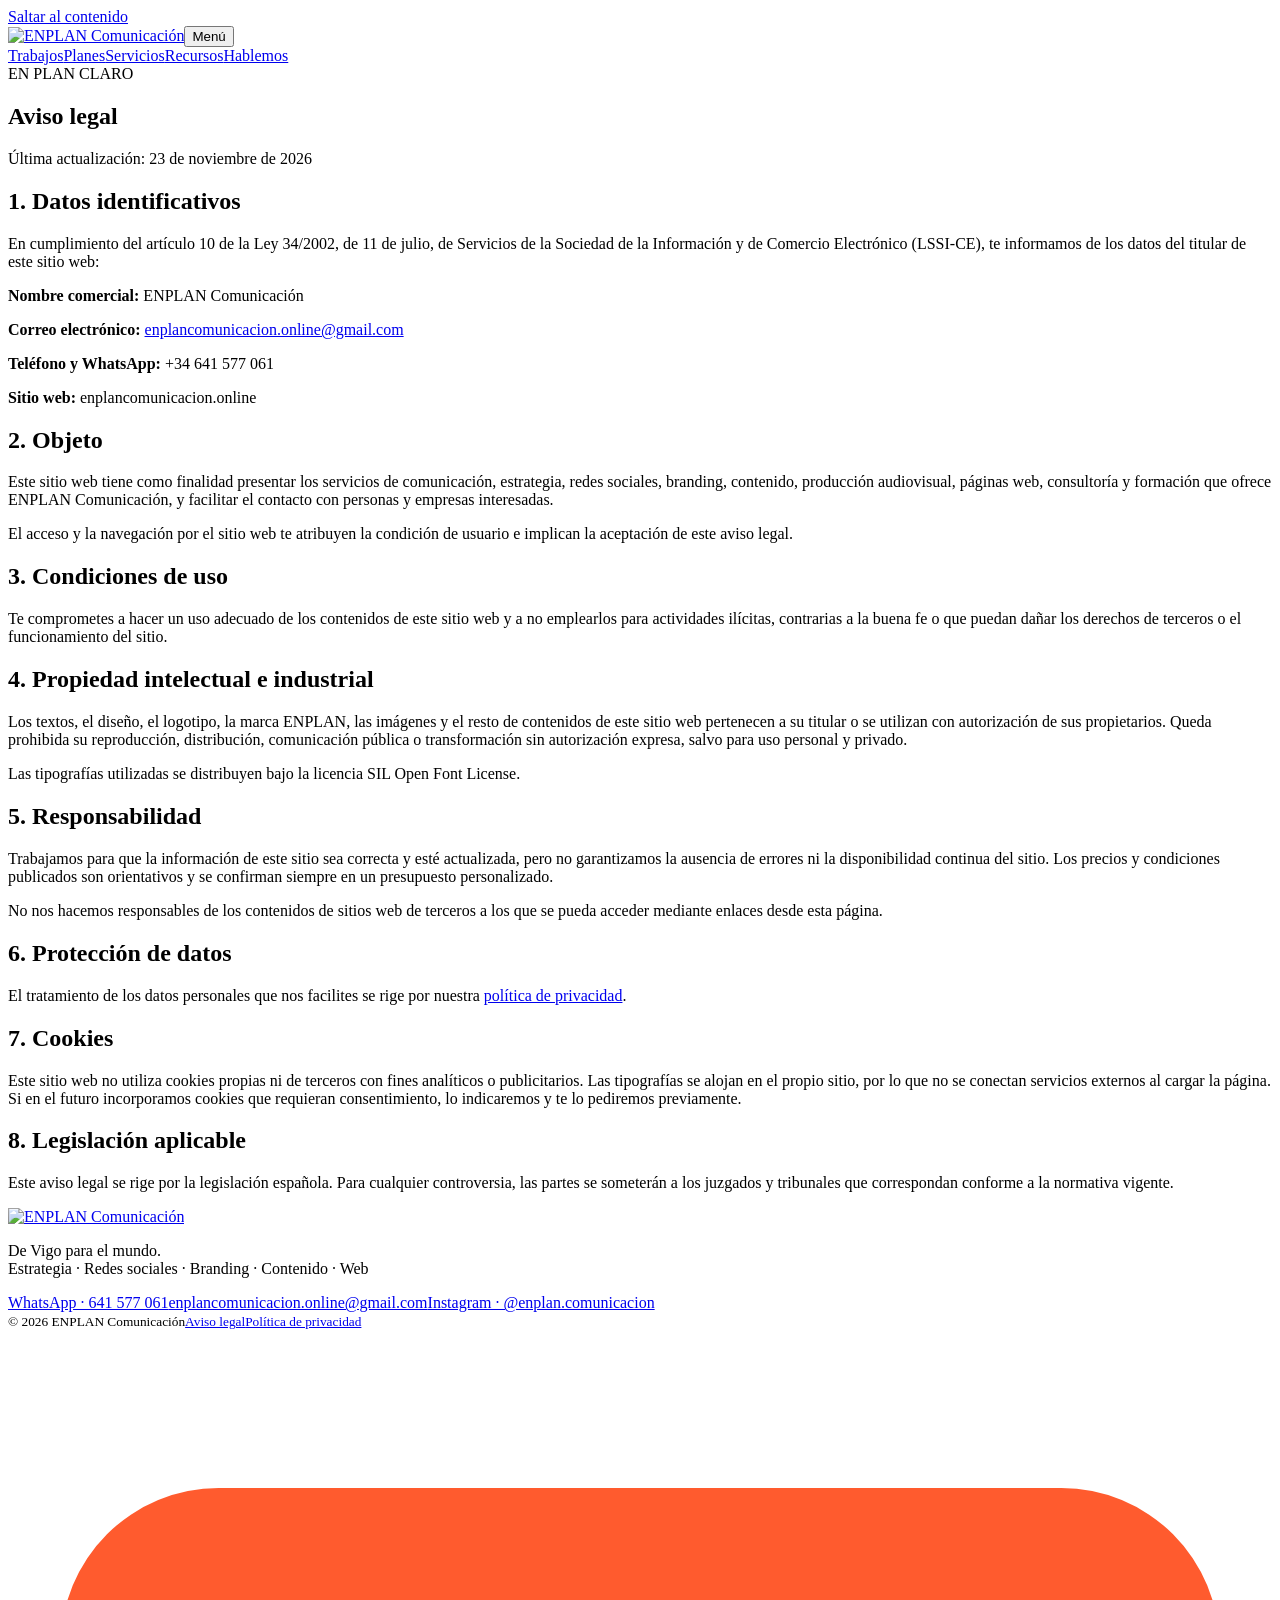
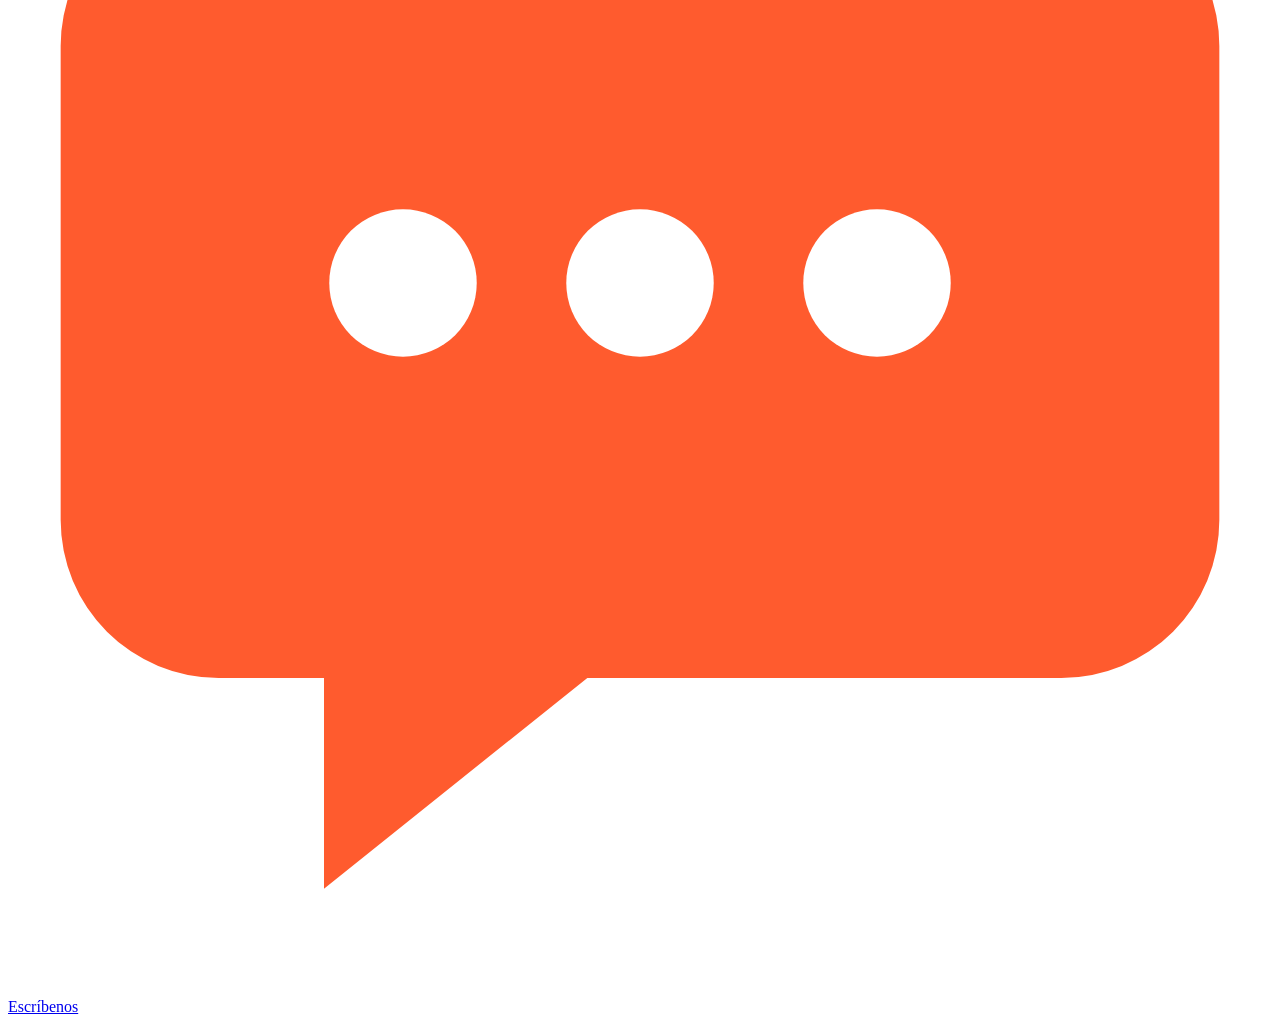
==== aviso-legal.html @ 71f9f337 "Update aviso-legal.html" ====
<!doctype html>
<html lang="es">
<head>
<meta charset="utf-8">
<meta name="viewport" content="width=device-width,initial-scale=1,viewport-fit=cover">
<title>Aviso legal · ENPLAN Comunicación</title>
<meta name="description" content="Aviso legal de ENPLAN Comunicación, agencia de comunicación en Vigo.">
<meta name="robots" content="noindex,follow">
<link rel="canonical" href="https://enplancomunicacion.online/aviso-legal.html">
<meta name="theme-color" content="#F5F4F0">
<meta property="og:site_name" content="ENPLAN Comunicación">
<meta property="og:locale" content="es_ES">
<meta property="og:type" content="website">
<meta property="og:title" content="Aviso legal · ENPLAN Comunicación">
<meta property="og:description" content="Aviso legal de ENPLAN Comunicación, agencia de comunicación en Vigo.">
<meta property="og:url" content="https://enplancomunicacion.online/aviso-legal.html">
<meta property="og:image" content="https://enplancomunicacion.online/og-image.png">
<meta property="og:image:width" content="1200"><meta property="og:image:height" content="630">
<meta name="twitter:card" content="summary_large_image">
<link rel="icon" type="image/svg+xml" href="favicon.svg">
<link rel="apple-touch-icon" href="apple-touch-icon.png">
<link rel="preload" href="outfit-latin-800-normal.woff2" as="font" type="font/woff2" crossorigin>
<link rel="stylesheet" href="styles.css">
</head>
<body>
<a class="skip" href="#contenido">Saltar al contenido</a>
<header class="header"><a class="brand" href="index.html#inicio" aria-label="ENPLAN Comunicación, inicio"><img class="logo-completo" src="logo-enplan.png" alt="ENPLAN Comunicación" width="900" height="257"></a><button class="menu-toggle" aria-expanded="false" aria-controls="navigation">Menú</button><nav id="navigation" aria-label="Principal"><a href="index.html#trabajos">Trabajos</a><a href="index.html#planes">Planes</a><a href="index.html#servicios">Servicios</a><a href="recursos.html">Recursos</a><a class="button small" href="index.html#contacto">Hablemos</a></nav></header>
<main id="contenido"><section class="wrap page-head"><span class="eyebrow">EN PLAN CLARO</span><h1>Aviso legal</h1></section><section class="wrap legal"><p class="updated">Última actualización: 23 de noviembre de 2026</p>

<h2>1. Datos identificativos</h2>
<p>En cumplimiento del artículo 10 de la Ley 34/2002, de 11 de julio, de Servicios de la Sociedad de la Información y de Comercio Electrónico (LSSI-CE), te informamos de los datos del titular de este sitio web:</p>
<div class="data">
<p><strong>Nombre comercial:</strong> ENPLAN Comunicación</p>
<p><strong>Correo electrónico:</strong> <a href="mailto:enplancomunicacion.online@gmail.com">enplancomunicacion.online@gmail.com</a></p>
<p><strong>Teléfono y WhatsApp:</strong> +34 641 577 061</p>
<p><strong>Sitio web:</strong> enplancomunicacion.online</p>
</div>

<h2>2. Objeto</h2>
<p>Este sitio web tiene como finalidad presentar los servicios de comunicación, estrategia, redes sociales, branding, contenido, producción audiovisual, páginas web, consultoría y formación que ofrece ENPLAN Comunicación, y facilitar el contacto con personas y empresas interesadas.</p>
<p>El acceso y la navegación por el sitio web te atribuyen la condición de usuario e implican la aceptación de este aviso legal.</p>

<h2>3. Condiciones de uso</h2>
<p>Te comprometes a hacer un uso adecuado de los contenidos de este sitio web y a no emplearlos para actividades ilícitas, contrarias a la buena fe o que puedan dañar los derechos de terceros o el funcionamiento del sitio.</p>

<h2>4. Propiedad intelectual e industrial</h2>
<p>Los textos, el diseño, el logotipo, la marca ENPLAN, las imágenes y el resto de contenidos de este sitio web pertenecen a su titular o se utilizan con autorización de sus propietarios. Queda prohibida su reproducción, distribución, comunicación pública o transformación sin autorización expresa, salvo para uso personal y privado.</p>
<p>Las tipografías utilizadas se distribuyen bajo la licencia SIL Open Font License.</p>

<h2>5. Responsabilidad</h2>
<p>Trabajamos para que la información de este sitio sea correcta y esté actualizada, pero no garantizamos la ausencia de errores ni la disponibilidad continua del sitio. Los precios y condiciones publicados son orientativos y se confirman siempre en un presupuesto personalizado.</p>
<p>No nos hacemos responsables de los contenidos de sitios web de terceros a los que se pueda acceder mediante enlaces desde esta página.</p>

<h2>6. Protección de datos</h2>
<p>El tratamiento de los datos personales que nos facilites se rige por nuestra <a href="privacidad.html">política de privacidad</a>.</p>

<h2>7. Cookies</h2>
<p>Este sitio web no utiliza cookies propias ni de terceros con fines analíticos o publicitarios. Las tipografías se alojan en el propio sitio, por lo que no se conectan servicios externos al cargar la página. Si en el futuro incorporamos cookies que requieran consentimiento, lo indicaremos y te lo pediremos previamente.</p>

<h2>8. Legislación aplicable</h2>
<p>Este aviso legal se rige por la legislación española. Para cualquier controversia, las partes se someterán a los juzgados y tribunales que correspondan conforme a la normativa vigente.</p></section></main>
<footer class="wrap footer"><div><a href="index.html" aria-label="ENPLAN Comunicación, inicio"><img class="logo-completo" src="logo-enplan.png" alt="ENPLAN Comunicación" width="900" height="257" loading="lazy"></a></div><p>De Vigo para el mundo.<br>Estrategia · Redes sociales · Branding · Contenido · Web</p><div class="footer-contact"><a href="https://wa.me/34641577061" target="_blank" rel="noopener">WhatsApp · 641 577 061</a><a href="mailto:enplancomunicacion.online@gmail.com">enplancomunicacion.online@gmail.com</a><a href="https://www.instagram.com/enplan.comunicacion/" target="_blank" rel="noopener">Instagram · @enplan.comunicacion</a></div><small class="footer-legal"><span>© <span id="year">2026</span> ENPLAN Comunicación</span><a href="aviso-legal.html">Aviso legal</a><a href="privacidad.html">Política de privacidad</a></small></footer>
<a class="wa-float" href="https://wa.me/34641577061?text=Hola%2C%20ENPLAN.%20Me%20gustar%C3%ADa%20hablar%20de%20mi%20negocio." target="_blank" rel="noopener" aria-label="Escríbenos por WhatsApp"><svg viewBox="0 0 24 24" aria-hidden="true"><path fill="#FF5B2E" d="M4 3h16a3 3 0 0 1 3 3v9a3 3 0 0 1-3 3h-9l-5 4v-4H4a3 3 0 0 1-3-3V6a3 3 0 0 1 3-3z"/><circle cx="7.5" cy="10.5" r="1.4" fill="#fff"/><circle cx="12" cy="10.5" r="1.4" fill="#fff"/><circle cx="16.5" cy="10.5" r="1.4" fill="#fff"/></svg><span>Escríbenos</span></a>
<script src="main.js"></script>
</body>
</html>
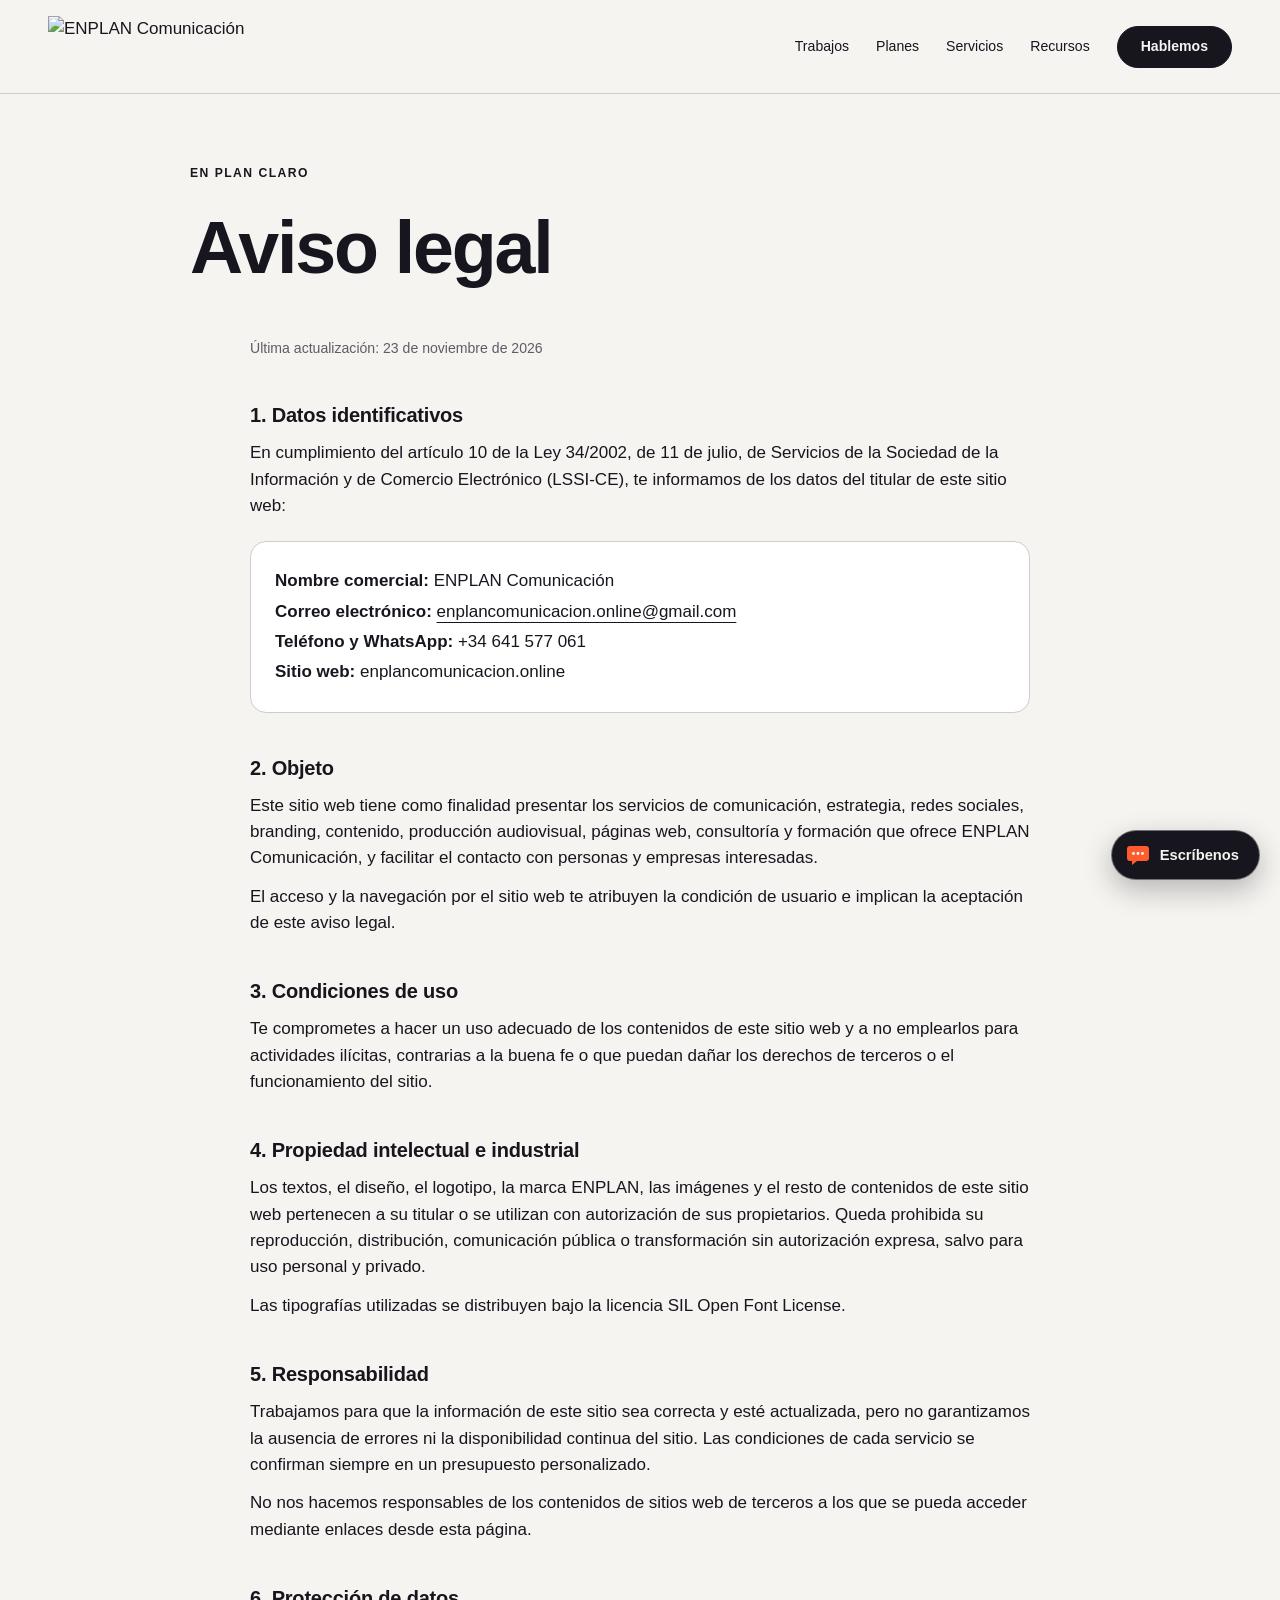
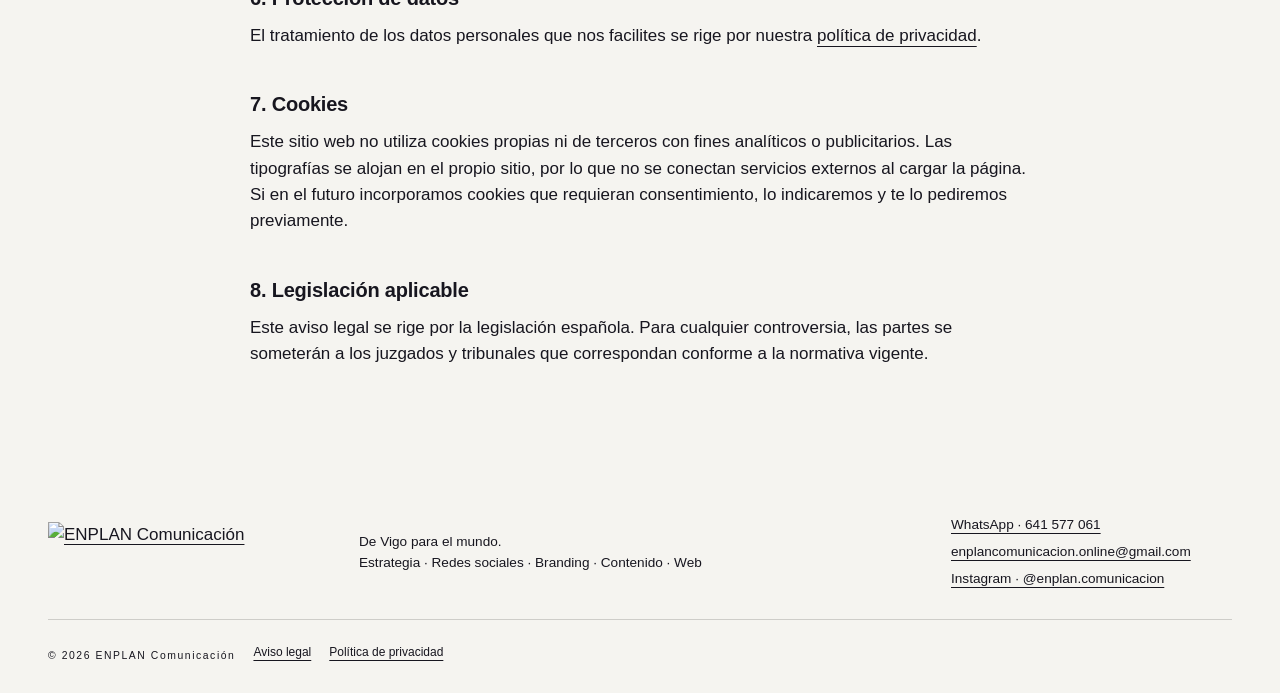
==== commit 753bf0b1: "Update aviso-legal.html" ====
--- a/aviso-legal.html
+++ b/aviso-legal.html
@@ -48,7 +48,7 @@
 <p>Las tipografías utilizadas se distribuyen bajo la licencia SIL Open Font License.</p>
 
 <h2>5. Responsabilidad</h2>
-<p>Trabajamos para que la información de este sitio sea correcta y esté actualizada, pero no garantizamos la ausencia de errores ni la disponibilidad continua del sitio. Los precios y condiciones publicados son orientativos y se confirman siempre en un presupuesto personalizado.</p>
+<p>Trabajamos para que la información de este sitio sea correcta y esté actualizada, pero no garantizamos la ausencia de errores ni la disponibilidad continua del sitio. Las condiciones de cada servicio se confirman siempre en un presupuesto personalizado.</p>
 <p>No nos hacemos responsables de los contenidos de sitios web de terceros a los que se pueda acceder mediante enlaces desde esta página.</p>
 
 <h2>6. Protección de datos</h2>
--- a/styles.css
+++ b/styles.css
@@ -0,0 +1,448 @@
+@font-face{font-family:'Outfit';font-style:normal;font-weight:700;font-display:swap;src:url('outfit-latin-700-normal.woff2') format('woff2')}
+@font-face{font-family:'Outfit';font-style:normal;font-weight:800;font-display:swap;src:url('outfit-latin-800-normal.woff2') format('woff2')}
+@font-face{font-family:'Outfit';font-style:normal;font-weight:900;font-display:swap;src:url('outfit-latin-900-normal.woff2') format('woff2')}
+@font-face{font-family:'Instrument Sans';font-style:normal;font-weight:400;font-display:swap;src:url('instrument-sans-latin-400-normal.woff2') format('woff2')}
+@font-face{font-family:'Instrument Sans';font-style:normal;font-weight:500;font-display:swap;src:url('instrument-sans-latin-500-normal.woff2') format('woff2')}
+@font-face{font-family:'Instrument Sans';font-style:normal;font-weight:600;font-display:swap;src:url('instrument-sans-latin-600-normal.woff2') format('woff2')}
+@font-face{font-family:'Instrument Sans';font-style:normal;font-weight:700;font-display:swap;src:url('instrument-sans-latin-700-normal.woff2') format('woff2')}
+:root{--paper:#f5f4f0;--ink:#17161f;--orange:#ff5b2e;--lilac:#d9d4ff;--line:#cecdc9;--body:'Instrument Sans',Arial,sans-serif;--heading:'Outfit','Arial Black',Arial,sans-serif}*{box-sizing:border-box}html{scroll-behavior:smooth;scroll-padding-top:105px}body{margin:0;background:var(--paper);color:var(--ink);font-family:var(--body);font-size:17px;line-height:1.55}a{color:inherit;text-underline-offset:5px}button,input,textarea,select{font:inherit}button,a,input,select,textarea,summary{-webkit-tap-highlight-color:transparent}button,summary{cursor:pointer}a:focus-visible,button:focus-visible,summary:focus-visible,input:focus-visible,textarea:focus-visible,select:focus-visible{outline:3px solid #6849d8;outline-offset:5px}h1,h2,h3,h4,p{margin:0}h1,h2,h3,h4{font-family:var(--heading);line-height:1.04;font-weight:700;letter-spacing:-.04em}h2{font-size:clamp(2.4rem,5vw,4.4rem)}h3{font-size:2rem}p+p{margin-top:1rem}.wrap{width:min(1240px,calc(100% - 96px));margin:auto}.section{padding-top:110px;padding-bottom:110px}.eyebrow{display:block;font-size:.76rem;letter-spacing:.12em;font-weight:700;margin-bottom:26px}.orange{color:var(--orange)}.dark{background:var(--ink);color:var(--paper)}.lavender{background:var(--lilac)}.orange-bg{background:var(--orange)}.button{display:inline-flex;align-items:center;justify-content:center;padding:15px 25px;border:1px solid var(--ink);border-radius:100px;background:var(--ink);color:var(--paper);text-decoration:none;font-weight:600;min-height:48px;transition:transform .2s,background .2s}.button:hover{transform:translateY(-2px);background:#33303e}.button.outline{background:transparent;color:var(--ink)}.button.outline:hover{background:var(--ink);color:var(--paper)}.button.small{padding:9px 23px;min-height:42px}.text-link{display:block;margin-top:15px;font-size:.9rem}.fine{font-size:.88rem;line-height:1.6}.header{position:sticky;top:0;z-index:20;background:rgba(245,244,240,.96);border-bottom:1px solid var(--line);padding:16px 48px;display:flex;justify-content:space-between;align-items:center;gap:20px}.brand{text-decoration:none;display:flex;align-items:center;gap:22px}.brand-label{font-size:.65rem;letter-spacing:.2em;border-left:1px solid #b7b6b1;padding-left:22px}.header nav{display:flex;align-items:center;gap:27px;font-size:.88rem}.header nav a{text-decoration:none}.header nav a:hover{text-decoration:underline}.menu-toggle{display:none}.skip{position:fixed;top:-100px;left:20px;z-index:100;background:var(--ink);color:white;padding:14px}.skip:focus{top:12px}.hero{padding-top:40px;padding-bottom:35px}.hero-top{display:flex;justify-content:space-between;gap:24px}.hero-top .eyebrow{margin-bottom:42px}.edition{font-size:.8rem}.hero h1{font-size:clamp(3.4rem,8.8vw,8rem);line-height:1;letter-spacing:-.065em;max-width:1150px}.hero-bottom{display:flex;justify-content:space-between;gap:65px;margin-top:44px;margin-bottom:60px;align-items:start}.hero-bottom p{max-width:550px;font-size:1.12rem}.disciplines{border-top:1px solid var(--line);padding-top:24px;display:flex;justify-content:space-between;gap:20px;font-family:var(--heading);font-size:1.3rem;font-weight:600}.problem{padding:88px 0}.problem-grid,.about-grid{display:grid;grid-template-columns:1fr 1fr;gap:100px}.problem-list>p{border-bottom:1px solid #47454e;padding:0 0 19px;margin-bottom:19px;font-size:1.22rem}.answer{margin-top:30px;color:var(--lilac);font-family:var(--heading);font-size:1.8rem;line-height:1.3}.answer span{font-family:var(--body);font-size:1rem;color:var(--paper)}.section-heading{display:flex;gap:70px;justify-content:space-between;align-items:end;margin-bottom:60px}.section-heading>p{max-width:370px}.plans{display:grid;grid-template-columns:repeat(3,1fr);gap:20px;align-items:start}.plan{padding:31px 26px;border:1px solid var(--line);border-radius:18px;position:relative}.plan.recommended{background:white;border:2px solid var(--orange)}.recommended-tag{position:absolute;top:-15px;left:26px;background:var(--orange);padding:5px 13px;font-weight:700;font-size:.68rem;letter-spacing:.05em;border-radius:50px}.plan-number{font-size:.68rem;letter-spacing:.06em;display:block;margin-bottom:28px}.plan h3{font-size:2.6rem;margin-bottom:28px}.plan h3 span{color:var(--orange)}.plan-lead{font-weight:700;font-size:1.04rem;min-height:54px}.plan>p:not(.plan-lead){font-size:.94rem;min-height:138px}.difference{font-size:.86rem;border-top:1px solid var(--line);padding-top:18px;margin-top:25px;min-height:80px;font-weight:600}.price{font-family:var(--heading);font-size:3rem;font-weight:700;letter-spacing:-.05em;margin:20px 0}.price span{font:400 .85rem var(--body);letter-spacing:0;margin-left:8px}.plan .button{width:100%;font-size:.92rem;padding:13px}.plan details{margin-top:24px;font-size:.86rem}.plan summary{font-weight:600}.plan li{margin:9px 0}.plan ul{padding-left:20px}.plan-notes{max-width:920px;margin:30px auto 0;text-align:center;font-size:.9rem}.plan-notes details{margin-top:18px}.plan-notes details p{margin-top:12px}.batch{padding:95px 0}.batch-grid{display:grid;grid-template-columns:1.12fr 1fr;gap:110px;align-items:center}.batch h2{font-size:clamp(3.5rem,7vw,6rem)}.batch-subtitle{font-family:var(--heading);font-size:1.55rem;font-weight:600;line-height:1.2;margin:28px 0}.batch-buy{display:flex;flex-wrap:wrap;gap:22px;align-items:center;margin-top:30px}.batch-buy strong{font-size:2rem;font-family:var(--heading)}.batch-buy small{font:400 .85rem var(--body);display:block}.batch-detail{border:1px solid var(--ink);border-radius:18px;padding:32px;background:rgba(245,244,240,.3)}.big-number{font:700 8rem/1 var(--heading);letter-spacing:-.07em;display:flex;align-items:center;gap:25px}.big-number span{font:600 1.3rem/1.2 var(--heading);letter-spacing:-.02em}.week-grid{display:grid;grid-template-columns:repeat(4,1fr);gap:8px;margin:30px 0 14px}.week-grid span{padding:10px;background:var(--paper);text-align:center;border-radius:6px;font-size:.84rem}.week-grid span:nth-child(4n){background:var(--ink);color:var(--paper)}.batch-detail>p{font-size:.87rem}.batch-detail ol{padding-left:22px;margin:24px 0}.batch-detail li{padding:5px 0}.services{border-top:1px solid var(--ink)}.services details{border-bottom:1px solid var(--line)}.services summary{display:flex;align-items:center;gap:30px;list-style:none;padding:27px 0}.services summary::-webkit-details-marker{display:none}.services summary>span{font-size:.82rem;color:#65626d}.services summary h3{font-size:clamp(1.5rem,3vw,2.5rem);flex:1}.services summary b{font-weight:400;font-size:2rem}.services details[open] summary b{transform:rotate(45deg)}.services details>div{max-width:750px;padding:0 0 30px 50px}.services h4{font-size:1.4rem;margin-bottom:15px}.services a{display:inline-block;margin-top:20px;font-weight:600}.services+.fine{margin-top:23px}.about{padding:95px 0}.about h2{font-size:clamp(2.3rem,4.5vw,4rem);margin-bottom:30px}.about-intro{font-size:1.4rem}.person{margin-top:26px;border-top:1px solid #47454e;padding-top:20px}.person h3{font-size:1.7rem;color:var(--lilac);margin-bottom:8px}.about .fine{margin-top:25px}.process{display:grid;grid-template-columns:repeat(4,1fr);gap:32px;margin-top:55px}.process span{display:block;color:#8b391f;font-size:.84rem;margin-bottom:26px}.process h3{font-size:1.7rem;margin-bottom:14px}.process p{font-size:.95rem}.resource{display:grid;grid-template-columns:1.2fr 1fr;gap:65px;background:var(--lilac);border-radius:20px;padding:55px;margin-bottom:10px;align-items:center}.resource p{margin:25px 0}.resource-note{border-left:1px solid #a9a0d3;padding:20px 0 20px 40px}.resource-note span{font-size:.78rem}.resource-note p{font:600 2.2rem/1.15 var(--heading)}.resource-note em{font-style:normal;text-decoration:underline;text-decoration-color:var(--orange);text-decoration-thickness:4px}.faq{display:grid;grid-template-columns:.7fr 1.3fr;gap:90px}.faq details{border-bottom:1px solid var(--line);padding:21px 0}.faq summary{font-weight:600;padding-right:15px}.faq details p{margin-top:15px;font-size:.95rem}.contact{padding:85px 0}.contact-grid{display:grid;grid-template-columns:1fr 1fr;gap:100px}.contact h2{font-size:clamp(3.5rem,6vw,5.5rem);margin-bottom:25px}.contact form{min-width:0}.contact label{display:block;font-size:.84rem;font-weight:600;margin:14px 0 7px}.contact input,.contact textarea,.contact select{border:0;border-bottom:1px solid #7c2c16;border-radius:0;background:transparent;width:100%;padding:10px 0;color:var(--ink);outline-offset:3px}.contact input::placeholder,.contact textarea::placeholder{color:#49281e;opacity:1}.contact select{font-size:.96rem}.form-row{display:grid;grid-template-columns:1fr 1fr;gap:25px}.contact button{margin-top:25px}.contact .fine{margin-top:16px;font-size:.78rem}.contact #prepared-message{background:var(--paper);padding:16px;border-radius:8px;margin-top:15px}.contact #form-status{font-weight:600;margin-top:15px;font-size:.9rem}#direct-contact{display:flex;gap:18px;margin-top:25px;flex-wrap:wrap}.footer{padding-top:45px;padding-bottom:28px;display:grid;grid-template-columns:1fr 2fr 1fr;gap:30px;align-items:center}.footer strong{font:800 2.5rem/1 var(--heading);letter-spacing:-.07em}.footer span:not(#year){display:block;font-size:.65rem;letter-spacing:.15em;margin-top:8px}.footer p,.footer>a{font-size:.85rem}.footer small{grid-column:1/-1;padding-top:20px;border-top:1px solid var(--line);font-size:.75rem}.guide-head{padding-top:80px;padding-bottom:65px;max-width:900px}.guide-head h1{font-size:clamp(3rem,6vw,5rem);margin-bottom:30px}.guide-grid{display:grid;grid-template-columns:1fr 1fr;gap:20px;padding-bottom:70px}.idea{border:1px solid var(--line);border-radius:14px;padding:30px}.idea .eyebrow{color:#8b391f;margin-bottom:20px}.idea h2{font-size:1.8rem;margin-bottom:20px}.idea p{font-size:.95rem}.idea .example{border-top:1px solid var(--line);padding-top:16px;margin-top:20px}.template{padding:40px;border:1px solid var(--ink);border-radius:16px;margin-bottom:70px}.template h2{font-size:2rem;margin-bottom:20px}.template li{margin:10px 0}
+@media(min-width:1500px){.hero{padding-top:55px}.hero h1{font-size:8.5rem}}@media(max-width:1050px){.wrap{width:calc(100% - 56px)}.header{padding:16px 28px}.brand-label{display:none}.header nav{gap:20px}.batch-grid,.problem-grid,.about-grid,.contact-grid{gap:45px}.plan{padding:28px 20px}.plan h3{font-size:2.1rem}.plan>p:not(.plan-lead){min-height:175px}.plan-lead{min-height:78px}.faq{gap:45px}.resource{padding:40px;gap:30px}.section-heading{gap:35px}.price span{display:block;margin-left:0}.process{gap:20px}}@media(max-width:760px){html{scroll-padding-top:90px}.wrap{width:calc(100% - 40px)}.header{padding:13px 20px}.brand-label{display:block;font-size:.55rem;padding-left:12px}.brand{gap:12px}.menu-toggle{display:block;border:1px solid var(--ink);background:transparent;border-radius:40px;padding:7px 14px;font-size:.85rem}.header nav{display:none;position:absolute;top:100%;left:0;right:0;background:var(--paper);padding:24px;border-bottom:1px solid var(--line);flex-direction:column;align-items:stretch;gap:22px}.header nav.open{display:flex}.hero{padding-top:30px}.edition{display:none}.hero-top .eyebrow{font-size:.63rem;margin-bottom:30px}.hero h1{font-size:clamp(3rem,10.2vw,4.8rem)}.hero-bottom{display:block;margin-top:30px;margin-bottom:35px}.hero-bottom>div{margin-top:26px}.hero-bottom p{font-size:1rem}.disciplines{flex-wrap:wrap;justify-content:flex-start;gap:10px 22px;font-size:1rem}.problem,.batch,.about,.contact{padding:60px 0}.section{padding-top:65px;padding-bottom:65px}.problem-grid,.batch-grid,.about-grid,.contact-grid,.faq,.resource{grid-template-columns:1fr;gap:35px}.section-heading{display:block;margin-bottom:40px}.section-heading>p{margin-top:24px;max-width:none}.plans{grid-template-columns:1fr;gap:35px}.plan{padding:30px}.plan h3{font-size:2.8rem}.plan-lead,.plan>p:not(.plan-lead),.difference{min-height:0}.plan>p:not(.plan-lead){margin-top:16px}.price span{display:inline;margin-left:8px}.plan-notes{text-align:left}.batch h2{font-size:4rem}.big-number{font-size:7rem}.batch-detail{padding:26px}.services summary{gap:16px}.services details>div{padding-left:0}.process{grid-template-columns:1fr 1fr;gap:35px 24px;margin-top:35px}.process h3{font-size:1.5rem}.resource{padding:30px}.resource-note{padding:25px 0 0;border-left:0;border-top:1px solid #a9a0d3}.resource-note p{font-size:1.8rem}.faq{gap:25px}.contact h2{font-size:3.8rem}.footer{grid-template-columns:1fr}.footer small{grid-column:auto}.guide-head{padding-top:55px;padding-bottom:40px}.guide-grid{grid-template-columns:1fr}.template{padding:25px}.form-row{grid-template-columns:1fr;gap:0}}@media(prefers-reduced-motion:reduce){html{scroll-behavior:auto}*,*::before,*::after{transition:none!important;animation:none!important}}@media print{.header,.footer,.button,.skip{display:none}.guide-grid{display:block}.idea{break-inside:avoid;margin-bottom:20px}.wrap{width:100%}.guide-head{padding:10px 0}body{font-size:12pt;background:white}}
+
+/* Identidad: logo original completo y titulares redondeados. */
+.logo-completo{display:block;width:215px;height:auto;max-width:100%;object-fit:contain}
+h1,h2,h3,h4{font-weight:600;letter-spacing:-.025em;line-height:1.1}
+.hero h1{letter-spacing:-.035em;line-height:1.06;font-weight:600}
+.plan h3{font-size:2.45rem;line-height:1.06}
+.footer .logo-completo{width:210px}
+@media(max-width:1050px){.plan h3{font-size:2.05rem}.header nav{gap:18px}}
+@media(max-width:760px){.header .logo-completo{width:165px}.plan h3{font-size:2.7rem}.hero h1{font-size:clamp(2.9rem,9.8vw,4.8rem)}}
+
+/* Jerarquía refinada: expresiva en grandes titulares, sobria en títulos medios. */
+h3,h4,.plan-lead,.batch-subtitle,.person h3,.process h3,.services summary h3,.services h4,.idea h2,.template h2{font-family:var(--body);font-weight:700;letter-spacing:-.025em;line-height:1.18}
+.plan h3{font-family:var(--body);font-weight:700;letter-spacing:-.035em}
+.disciplines{font-family:var(--body);font-weight:600}
+.price{font-family:var(--body);font-weight:500;letter-spacing:-.045em}
+.batch-buy strong{font-family:var(--body);font-weight:500;letter-spacing:-.03em}
+.big-number{font-family:var(--body);font-weight:400;letter-spacing:-.055em}
+.big-number span{font-family:var(--body);font-weight:600}
+.plan-number,.process>div>span,.services summary>span,.week-grid span{font-weight:400}
+
+/* Equipo: tono cercano y perfiles con más personalidad. */
+.person .person-tagline{font-weight:700;font-size:1.12rem;margin-bottom:12px}
+.about-close{border-top:1px solid #47454e;padding-top:28px;margin-top:30px}
+.about-close h3{font-size:1.5rem;margin-bottom:15px}
+.about-cta{background:var(--lilac);color:var(--ink);border-color:var(--lilac);margin-top:24px}
+.about-cta:hover{background:var(--paper);color:var(--ink)}
+.about-grid>div>.about-intro{margin-bottom:20px}
+.about-grid>div>.person:first-child{margin-top:0}
+
+/* ===== Añadidos ENPLAN ===== */
+.button.ink{background:var(--ink);color:var(--paper)}
+.footer a{text-decoration:underline;text-underline-offset:4px}
+/* Contacto directo */
+#direct-contact a{display:inline-flex;align-items:center;gap:8px;border:1px solid var(--ink);border-radius:100px;padding:10px 20px;font-weight:600;text-decoration:none;min-height:44px;transition:background .2s,color .2s}
+#direct-contact a:hover{background:var(--ink);color:var(--orange)}
+/* Botón flotante de WhatsApp */
+.wa-float{position:fixed;right:20px;bottom:calc(20px + env(safe-area-inset-bottom,0px));z-index:30;display:inline-flex;align-items:center;gap:10px;background:var(--ink);color:var(--paper);text-decoration:none;font-weight:600;font-size:.92rem;padding:12px 20px 12px 14px;border-radius:100px;box-shadow:0 10px 28px rgba(23,22,31,.28);transition:transform .2s}
+.wa-float:hover{transform:translateY(-2px)}
+.wa-float svg{width:24px;height:24px;flex:none}
+@media(max-width:760px){.wa-float{padding:14px;right:16px}.wa-float span{position:absolute;width:1px;height:1px;overflow:hidden;clip:rect(0 0 0 0)}}
+/* Pie */
+.footer-contact{display:flex;flex-direction:column;gap:6px;font-size:.85rem;align-items:flex-start}
+.footer-legal{display:flex;flex-wrap:wrap;gap:6px 18px;align-items:center}
+/* Páginas interiores */
+.page-head{padding-top:70px;padding-bottom:30px;max-width:900px}
+.page-head h1{font-size:clamp(2.6rem,6vw,4.6rem);font-weight:600;letter-spacing:-.03em;line-height:1.05;margin-bottom:22px}
+.page-head p{font-size:1.1rem;max-width:640px}
+.legal{max-width:780px;padding-bottom:90px}
+.legal h2{font-family:var(--body);font-size:1.25rem;font-weight:700;letter-spacing:-.01em;line-height:1.3;margin:42px 0 12px}
+.legal p,.legal li{margin:0 0 12px}
+.legal ul{padding-left:22px}
+.legal .updated{font-size:.88rem;color:#5e5c66}
+.data{background:#fff;border:1px solid var(--line);border-radius:16px;padding:22px 24px;margin:22px 0}
+.data p{margin:4px 0}
+.guide-actions{display:flex;flex-wrap:wrap;gap:14px;margin-top:30px}
+.not-found{min-height:60vh;display:flex;flex-direction:column;justify-content:center;gap:24px;padding-top:80px;padding-bottom:80px}
+.not-found h1{font-size:clamp(3rem,8vw,6rem);font-weight:600;letter-spacing:-.04em;line-height:1}
+@media print{.wa-float,.guide-actions{display:none}}
+
+/* ===== Planes simplificados ===== */
+.included{display:grid;grid-template-columns:.8fr 1.6fr;gap:40px;align-items:center;background:var(--ink);color:var(--paper);border-radius:20px;padding:34px 38px;margin-bottom:34px}
+.included .eyebrow{color:var(--lilac);margin-bottom:12px}
+.included-title{font-family:var(--heading);font-weight:600;font-size:1.9rem;line-height:1.1;letter-spacing:-.02em}
+.included-list{list-style:none;margin:0;padding:0;display:grid;grid-template-columns:1fr 1fr;gap:12px 28px}
+.included-list li{position:relative;padding-left:26px;font-size:.98rem}
+.included-list li::before{content:"";position:absolute;left:0;top:.42em;width:12px;height:12px;border-radius:50%;background:var(--orange)}
+.plan h3{margin-bottom:22px}
+.plan-who{border-top:1px solid var(--line);border-bottom:1px solid var(--line);padding:18px 0;display:flex;flex-direction:column;gap:6px}
+.plan-who span{font-size:.72rem;letter-spacing:.1em;text-transform:uppercase;font-weight:700;color:#8b391f}
+.plan-who strong{font-size:1.25rem;line-height:1.25}
+.plan-who small{font-size:.9rem;color:#4b4954}
+.plan-extras{list-style:none;padding:0;margin:16px 0 0;font-size:.92rem;font-weight:600}
+.plan-extras li{margin:6px 0}
+.plans .price{margin:22px 0 18px}
+@media(max-width:900px){.included{grid-template-columns:1fr;gap:22px;padding:28px}}
+@media(max-width:560px){.included-list{grid-template-columns:1fr}}
+
+/* ===== Contacto: texto claro sobre naranja ===== */
+.contact.orange-bg{color:#fff}
+.contact.orange-bg .eyebrow{color:#fff}
+.contact.orange-bg label{color:#fff}
+.contact.orange-bg input,.contact.orange-bg textarea,.contact.orange-bg select{color:#fff;border-bottom-color:rgba(255,255,255,.75)}
+.contact.orange-bg input::placeholder,.contact.orange-bg textarea::placeholder{color:rgba(255,255,255,.85)}
+.contact.orange-bg option{color:var(--ink);background:#fff}
+.contact.orange-bg .fine,.contact.orange-bg #form-status{color:#fff}
+.contact.orange-bg .fine a{color:#fff}
+.contact.orange-bg #prepared-message{color:var(--ink)}
+.contact.orange-bg #direct-contact a{border-color:#fff;color:#fff}
+.contact.orange-bg #direct-contact a:hover{background:#fff;color:var(--orange)}
+.contact.orange-bg .button:not(.outline){background:var(--ink);color:#fff;border-color:var(--ink)}
+.contact.orange-bg a:focus-visible,.contact.orange-bg input:focus-visible,.contact.orange-bg textarea:focus-visible,.contact.orange-bg select:focus-visible,.contact.orange-bg button:focus-visible{outline-color:#fff}
+
+/* Formulario: consentimiento y antispam */
+.hp{position:absolute;left:-9999px;width:1px;height:1px;opacity:0}
+.contact label.consent{display:flex;gap:10px;align-items:flex-start;font-weight:500;font-size:.88rem;margin-top:22px}
+.contact label.consent input{width:18px;height:18px;flex:none;margin-top:2px;accent-color:var(--ink);border:0;padding:0}
+.contact button:disabled{opacity:.7;cursor:wait}
+
+/* ===== Tipografía: Outfit en titulares grandes ===== */
+h1,h2{font-family:var(--heading);font-weight:800;letter-spacing:-.035em;line-height:1.04}
+.hero h1{font-weight:800;letter-spacing:-.035em;line-height:1.02}
+.batch h2,.contact h2,.not-found h1{font-weight:900}
+.answer,.resource-note p,.included-title{font-family:var(--heading);font-weight:700;letter-spacing:-.02em}
+.wa-float{border:1px solid rgba(245,244,240,.4)}
+
+/* ===== Portada simplificada ===== */
+.hero{padding-top:56px;padding-bottom:56px}
+.hero h1{font-size:clamp(2.8rem,6.4vw,6.2rem);max-width:1050px;margin-top:6px}
+.hero-bottom{margin-bottom:28px}
+.hero-actions{display:flex;flex-wrap:wrap;gap:12px}
+.hero-note{border-top:1px solid var(--line);padding-top:20px;font-size:.92rem;color:#4b4954}
+.plan-desc{font-size:1rem;line-height:1.55;min-height:0!important;margin:0 0 6px}
+.plan details{margin:18px 0 24px;font-size:.92rem}
+.plan details ul{margin:12px 0 0}
+.plans .plan{display:flex;flex-direction:column}
+.plans .plan .button{margin-top:auto}
+.plans{align-items:stretch}
+p.plan-notes{margin-top:28px}
+.services-grid{list-style:none;margin:0 0 34px;padding:0;display:grid;grid-template-columns:repeat(3,minmax(0,1fr));gap:0;border-top:1px solid var(--ink)}
+.services-grid li{border-bottom:1px solid var(--line);padding:24px 24px 24px 0;display:flex;flex-direction:column;gap:6px}
+.services-grid strong{font-size:1.25rem;line-height:1.2}
+.services-grid span{font-size:.95rem;color:#4b4954}
+@media(max-width:900px){.services-grid{grid-template-columns:repeat(2,minmax(0,1fr))}}
+@media(max-width:560px){.services-grid{grid-template-columns:1fr}}
+.resource-card{display:grid;gap:8px;background:var(--lilac);border-radius:20px;padding:34px 38px;text-decoration:none;transition:transform .2s}
+.resource-card:hover{transform:translateY(-3px)}
+.resource-card .eyebrow{margin-bottom:4px}
+.resource-card strong{font-family:var(--heading);font-weight:800;font-size:clamp(1.8rem,3.4vw,2.6rem);letter-spacing:-.03em;line-height:1.05}
+.resource-cta{font-weight:600}
+.contact h2{font-size:clamp(2.6rem,4.8vw,4.4rem)}
+.contact-actions{display:flex;flex-wrap:wrap;gap:12px;margin-top:28px}
+.contact.orange-bg .button.light-outline{background:transparent;color:#fff;border-color:#fff}
+.contact.orange-bg .button.light-outline:hover{background:#fff;color:var(--orange)}
+.team-line{margin-top:34px!important;padding-top:22px;border-top:1px solid rgba(255,255,255,.5);font-size:.95rem;max-width:520px}
+
+/* ===== Versión visual: trabajos, imágenes y contacto ===== */
+.visually-hidden{position:absolute!important;width:1px;height:1px;overflow:hidden;clip:rect(0 0 0 0);white-space:nowrap}
+img{max-width:100%;height:auto;display:block}
+.hero{padding-top:48px;padding-bottom:40px;display:flex;flex-direction:column;gap:44px}
+.hero h1{font-size:clamp(2.6rem,6vw,5.6rem);max-width:1000px;margin:6px 0 22px}
+.hero-lead{font-size:1.15rem;max-width:620px}
+.hero-actions{display:flex;flex-wrap:wrap;gap:12px;margin-top:26px}
+.hero-note{border-top:0;padding-top:0;margin-top:18px!important;font-size:.92rem;color:#4b4954}
+.hero-media{margin:0}
+.hero-media img{width:100%;border-radius:22px}
+.hero-media figcaption,.works-note,.batch-media figcaption{font-size:.88rem;color:#4b4954;margin-top:12px}
+.hero-media figcaption{display:flex;flex-wrap:wrap;gap:6px 22px}
+.hero-media figcaption a{font-weight:600}
+.works{display:grid;grid-template-columns:repeat(3,minmax(0,1fr));gap:22px}
+.work-card{background:#fff;border:1px solid var(--line);border-radius:20px;overflow:hidden;display:flex;flex-direction:column}
+.work-card img{width:100%;aspect-ratio:1448/1086;object-fit:cover}
+.work-body{padding:20px 22px 24px;display:flex;flex-direction:column;align-items:flex-start;gap:6px}
+.work-body .eyebrow{margin-bottom:0}
+.work-body h3{font-family:var(--body);font-weight:700;font-size:1.5rem;letter-spacing:-.02em;margin-bottom:10px}
+.works-note{margin-top:18px}
+@media(max-width:900px){.works{grid-template-columns:1fr;max-width:640px}}
+.plan h3{font-family:var(--body);font-weight:700}
+.batch-media{margin:0}
+.batch-media img{width:100%;border-radius:20px;box-shadow:0 18px 40px rgba(23,22,31,.12)}
+.batch .fine{margin-top:16px}
+.big-number,.price{font-family:var(--body);font-weight:500}
+.services-grid li{padding:24px 28px 26px 0;gap:8px}
+.services-grid h3{font-family:var(--body);font-weight:700;font-size:1.25rem;letter-spacing:-.01em;line-height:1.2}
+.services-grid p{font-size:.95rem;color:#4b4954;margin:0}
+.services-grid a{font-weight:600;font-size:.92rem;margin-top:auto;text-decoration:underline;text-underline-offset:4px}
+.resource-card{display:flex;justify-content:space-between;align-items:center;gap:28px;flex-wrap:wrap;background:var(--lilac);border-radius:20px;padding:36px 40px}
+.resource-card h2{font-size:clamp(1.8rem,3.4vw,2.8rem);margin-bottom:8px}
+.resource-card:hover{transform:none}
+.wa-main{margin-top:26px;font-size:1.05rem;padding:16px 28px}
+.contact-list{list-style:none;padding:0;margin:24px 0 0;display:flex;flex-direction:column;gap:8px;font-size:1rem}
+.contact.orange-bg .contact-list a{color:#fff;font-weight:600;word-break:break-word}
+.optional{font-weight:400;opacity:.9}
+.form-status{font-size:.95rem!important}
+@media(max-width:760px){.footer{padding-bottom:110px}.hero{gap:30px}.hero h1{margin-bottom:16px}}
+@media(prefers-reduced-motion:reduce){.button:hover,.wa-float:hover{transform:none}}
+
+/* ===== Precios ===== */
+.plans .price{font-family:var(--body);font-weight:500;font-size:2.6rem;letter-spacing:-.04em;margin:6px 0 18px;line-height:1}
+.plans .price small{display:block;font-size:.8rem;letter-spacing:.08em;text-transform:uppercase;font-weight:700;color:#8b391f;margin-bottom:6px}
+.plans .price span{font-size:.9rem;letter-spacing:0;font-weight:400;margin-left:6px}
+.plan-notes{max-width:760px;margin:28px auto 0;text-align:center;font-size:.92rem;display:flex;flex-direction:column;gap:6px}
+.plan-notes p{margin:0}
+.batch-quote{font-size:.92rem;margin-top:14px!important;max-width:460px}
+
+/* ===== Animaciones al desplazarse ===== */
+.js .reveal{opacity:0;transform:translateY(28px);transition:opacity .7s ease,transform .7s cubic-bezier(.2,.7,.2,1)}
+.js .reveal.reveal-img{transform:translateY(36px) scale(.96)}
+.js .reveal.in{opacity:1;transform:none}
+.js .hero-text>*{animation:rise .8s cubic-bezier(.2,.7,.2,1) both}
+.js .hero-text>*:nth-child(2){animation-delay:.08s}
+.js .hero-text>*:nth-child(3){animation-delay:.16s}
+.js .hero-text>*:nth-child(4){animation-delay:.24s}
+.js .hero-text>*:nth-child(5){animation-delay:.32s}
+.js .hero-media img{animation:heroImg 1.1s .25s cubic-bezier(.2,.7,.2,1) both}
+@keyframes rise{from{opacity:0;transform:translateY(22px)}to{opacity:1;transform:none}}
+@keyframes heroImg{from{opacity:0;transform:translateY(40px) scale(.94)}to{opacity:1;transform:none}}
+.work-card img,.batch-media img{transition:transform .6s cubic-bezier(.2,.7,.2,1)}
+.work-card:hover img{transform:scale(1.03)}
+.work-card{transition:box-shadow .3s,transform .3s}
+.work-card:hover{box-shadow:0 18px 40px rgba(23,22,31,.12);transform:translateY(-4px)}
+@media(prefers-reduced-motion:reduce){
+ .js .reveal,.js .reveal.reveal-img{opacity:1;transform:none;transition:none}
+ .js .hero-text>*,.js .hero-media img{animation:none}
+ .work-card:hover,.work-card:hover img{transform:none}
+}
+@media print{.js .reveal{opacity:1!important;transform:none!important}}
+
+/* Servicio destacado: UGC */
+.services-grid .service-featured{grid-column:1/-1;background:var(--lilac,#D9D4FF);padding:28px 32px 30px;margin:0 0 0;border-bottom:1px solid var(--ink);position:relative}
+.services-grid .service-featured h3{font-size:1.6rem}
+.services-grid .service-featured p{max-width:62ch;color:var(--ink,#17161F);font-size:1rem}
+.service-tag{align-self:flex-start;background:var(--orange,#FF5B2E);color:#fff;font-weight:700;font-size:.72rem;letter-spacing:.08em;padding:4px 10px;border-radius:999px}
+@media(max-width:560px){.services-grid .service-featured{padding:24px 20px}}
+.services-grid .service-tag{color:#fff;font-size:.72rem;line-height:1.4}
+
+/* Sección UGC */
+.ugc{border-top:1px solid var(--line)}
+.ugc .batch-grid{grid-template-columns:1fr 1.05fr}
+@media(max-width:760px){.ugc .batch-grid{grid-template-columns:1fr}.ugc .batch-media{order:2}}
+
+/* Página de creadores UGC */
+.creators-head h1{font-weight:900;font-size:clamp(2.8rem,6vw,5.2rem);max-width:1000px}
+.creators-head .lead{font-size:1.15rem;max-width:720px;margin-top:26px}
+.creator-steps{list-style:none;padding:0;margin:40px 0 0;display:grid;grid-template-columns:repeat(3,1fr);gap:16px}
+.creator-steps li{border-top:2px solid var(--ink);padding-top:14px;font-size:.98rem}
+.creator-steps b{display:block;font-family:var(--heading);font-size:1.6rem;color:var(--orange);margin-bottom:6px}
+.creators-form-wrap{padding-bottom:100px}
+.creator-form{background:#fff;border:1px solid var(--line);border-radius:20px;padding:44px;max-width:920px}
+.creator-form fieldset{border:0;padding:0;margin:0 0 34px}
+.creator-form legend{font-family:var(--heading);font-weight:800;font-size:1.7rem;letter-spacing:-.03em;margin-bottom:6px;padding:0}
+.creator-form label:not(.chip):not(.consent),.creator-form .field-label{display:block;font-size:.86rem;font-weight:600;margin:16px 0 7px}
+.creator-form input:not([type=checkbox]),.creator-form select,.creator-form textarea{width:100%;border:0;border-bottom:1px solid #a9a7a2;border-radius:0;background:transparent;padding:10px 0;color:var(--ink)}
+.creator-form input:focus,.creator-form select:focus,.creator-form textarea:focus{border-bottom-color:var(--orange);outline:none}
+.creator-form .optional{font-weight:400;color:#65626d}
+.chips{display:flex;flex-wrap:wrap;gap:8px}
+.chip{position:relative;cursor:pointer}
+.chip input{position:absolute;opacity:0;width:1px;height:1px}
+.chip span{display:inline-block;border:1px solid var(--ink);border-radius:40px;padding:7px 14px;font-size:.88rem;font-weight:500;transition:background .15s,color .15s}
+.chip input:checked+span{background:var(--ink);color:var(--paper)}
+.chip input:focus-visible+span{outline:3px solid #6849d8;outline-offset:3px}
+.creator-form .consent{display:flex;gap:10px;align-items:flex-start;font-size:.9rem;margin-top:14px}
+.creator-form .consent input{width:18px;height:18px;flex:none;margin-top:3px;accent-color:var(--ink)}
+.creator-form button{margin-top:26px}
+.creator-form .fine{margin-top:14px;font-size:.8rem;color:#4b4954}
+.creator-ok{background:var(--lilac);border-radius:20px;padding:44px;max-width:920px}
+.creator-ok h2{font-weight:900;font-size:clamp(2rem,4vw,3rem);margin-bottom:16px}
+.ugc-join{display:block;margin-top:18px;font-weight:600;font-size:.95rem}
+@media(max-width:760px){.creator-steps{grid-template-columns:1fr}.creator-form,.creator-ok{padding:26px 20px}}
+.page-head.creators-head{max-width:none}
+
+/* Ajustes de uso en móvil y táctil */
+.contact select,.contact input,.contact textarea{font-size:16px}
+.menu-toggle{min-height:44px;min-width:64px}
+.header nav a:not(.button){padding:10px 0}
+.hero-media figcaption a{display:inline-block;padding:12px 4px;margin:-12px -4px}
+.contact label.consent,.creator-form .consent{padding:6px 0;cursor:pointer}
+.contact label.consent input,.creator-form .consent input{width:22px;height:22px;margin-top:0}
+.chip span{padding:11px 16px;min-height:44px;display:inline-flex;align-items:center;line-height:1.2}
+.creator-form input:not([type=checkbox]),.creator-form select,.creator-form textarea{font-size:16px;min-height:48px}
+.creator-form select{-webkit-appearance:none;appearance:none;background-image:linear-gradient(45deg,transparent 50%,#17161f 50%),linear-gradient(135deg,#17161f 50%,transparent 50%);background-position:calc(100% - 14px) 50%,calc(100% - 9px) 50%;background-size:5px 5px;background-repeat:no-repeat;padding-right:28px}
+.creator-form button{min-height:54px}
+@media(max-width:760px){
+ .creators-head{padding-top:40px}
+ .creators-head .lead{font-size:1.02rem}
+ .creator-steps{gap:12px;margin-top:28px}
+ .creator-form legend{font-size:1.45rem}
+ .creator-form fieldset{margin-bottom:26px}
+ .creator-form button,.contact button[type=submit]{width:100%}
+ .chips{gap:8px}
+ .creators-form-wrap{padding-bottom:110px}
+}
+@media(max-width:760px){
+ .creator-steps li{display:flex;gap:14px;align-items:baseline;border-top-width:1px;padding-top:10px}
+ .creator-steps b{font-size:1.25rem;margin:0;flex:none}
+ .page-creadores .wa-float{display:none}
+}
+@media(max-width:760px){.creator-steps b{width:30px}}
+
+/* Creadores en plan */
+.creators-cta{display:flex;align-items:center;justify-content:space-between;gap:40px;margin-top:70px;padding:40px 44px;border-radius:22px;background:var(--ink);color:var(--paper);text-decoration:none;transition:transform .25s}
+.creators-cta:hover{transform:translateY(-3px)}
+.creators-cta .eyebrow{color:var(--lilac);margin-bottom:14px}
+.creators-cta h3{font-weight:900;font-size:clamp(1.9rem,3.6vw,3rem);line-height:1}
+.creators-cta p{margin-top:14px;max-width:640px;color:#d9d7e0}
+.creators-cta .button{background:var(--orange);border-color:var(--orange);color:var(--ink);flex:none}
+.ugc{padding-bottom:95px}
+.cr-hero{padding-top:70px;padding-bottom:30px}
+.cr-hero h1{font-weight:900;font-size:clamp(2.8rem,7vw,6rem);line-height:.98;letter-spacing:-.055em;max-width:1050px}
+.cr-hero .lead{font-size:1.2rem;max-width:680px;margin-top:26px}
+.cr-hero-actions{display:flex;flex-wrap:wrap;gap:12px;margin-top:30px}
+.cr-badge{display:inline-flex;align-items:center;gap:10px;margin-top:26px;background:var(--lilac);border-radius:40px;padding:10px 18px;font-weight:600;font-size:.95rem}
+.cr-badge span{color:var(--orange)}
+.cr-section{padding-top:80px;padding-bottom:30px}
+.cr-heading{margin-bottom:40px}
+.cr-heading h2{font-weight:900;font-size:clamp(2.2rem,4.6vw,3.8rem);max-width:900px}
+.cr-heading .eyebrow{margin-bottom:18px}
+.cr-benefits{list-style:none;padding:0;margin:0;display:grid;grid-template-columns:repeat(3,1fr);gap:16px}
+.cr-benefit{background:#fff;border:1px solid var(--line);border-radius:18px;padding:28px 26px}
+.cr-num{display:inline-flex;align-items:center;justify-content:center;width:38px;height:38px;border-radius:50%;background:var(--orange);color:var(--ink);font-weight:700;font-size:.82rem;margin-bottom:18px}
+.cr-benefit h3{font-family:var(--body);font-weight:700;font-size:1.25rem;letter-spacing:-.01em;line-height:1.2;margin-bottom:8px}
+.cr-benefit p{font-size:.97rem;color:#3d3b45}
+.cr-band{padding:80px 0;margin-top:70px}
+.cr-steps{list-style:none;padding:0;margin:0;display:grid;grid-template-columns:repeat(4,1fr);gap:20px}
+.cr-steps li{border-top:2px solid var(--ink);padding-top:18px}
+.cr-steps b{display:block;font-family:var(--heading);font-weight:900;font-size:2.2rem;color:var(--orange);line-height:1;margin-bottom:12px}
+.cr-steps h3{font-family:var(--body);font-weight:700;font-size:1.2rem;letter-spacing:-.01em;margin-bottom:6px}
+.cr-steps p{font-size:.97rem}
+.cr-who{display:grid;grid-template-columns:1fr 1fr;gap:16px}
+.cr-who-col{border-radius:18px;padding:30px;background:#fff;border:1px solid var(--line)}
+.cr-who-col.alt{background:var(--ink);color:var(--paper);border-color:var(--ink)}
+.cr-who-col h3{font-family:var(--body);font-weight:700;font-size:1.3rem;letter-spacing:-.01em;margin-bottom:14px}
+.cr-who-col ul{list-style:none;padding:0;margin:0}
+.cr-who-col li{padding:10px 0 10px 28px;border-top:1px solid rgba(23,22,31,.12);position:relative}
+.cr-who-col li:before{content:"✓";position:absolute;left:0;color:var(--orange);font-weight:700}
+.cr-who-col.alt li{border-color:rgba(245,244,240,.15)}
+.cr-who-col.alt li:before{content:"✕"}
+.creators-form-wrap{padding-top:80px}
+.cr-form-head{margin-bottom:30px;max-width:920px}
+.cr-form-head h2{font-weight:900;font-size:clamp(2.2rem,4.6vw,3.8rem)}
+.cr-form-head p{margin-top:14px;font-size:1.05rem}
+.cr-faq{padding-bottom:110px}
+.cr-faq details{border-bottom:1px solid var(--line);padding:18px 0}
+.cr-faq summary{font-weight:600;cursor:pointer;min-height:28px}
+.cr-faq details p{margin-top:12px;font-size:.97rem;max-width:760px}
+@media(max-width:1050px){.cr-benefits{grid-template-columns:repeat(2,1fr)}.cr-steps{grid-template-columns:repeat(2,1fr);gap:28px 20px}}
+@media(max-width:760px){
+ .creators-cta{flex-direction:column;align-items:flex-start;gap:22px;padding:30px 24px;margin-top:50px}
+ .creators-cta .button{width:100%}
+ .ugc{padding-bottom:60px}
+ .cr-hero{padding-top:40px}
+ .cr-hero .lead{font-size:1.05rem}
+ .cr-hero-actions .button{flex:1 1 100%}
+ .cr-section{padding-top:56px}
+ .cr-heading{margin-bottom:26px}
+ .cr-benefits,.cr-steps,.cr-who{grid-template-columns:1fr}
+ .cr-benefit{padding:22px 20px}
+ .cr-band{padding:56px 0;margin-top:50px}
+ .cr-steps{gap:22px}
+ .cr-steps li{display:flex;gap:16px;padding-top:14px}
+ .cr-steps b{font-size:1.6rem;width:40px;flex:none;margin:0}
+ .cr-who-col{padding:24px 20px}
+ .creators-form-wrap{padding-top:56px}
+}
+@media(max-width:760px){
+ .cr-benefits{gap:10px}
+ .cr-benefit{display:grid;grid-template-columns:38px 1fr;column-gap:14px;padding:18px}
+ .cr-num{grid-row:span 2;margin:0}
+ .cr-benefit h3{font-size:1.1rem;margin:6px 0 4px}
+}
+.cr-badges{display:flex;flex-wrap:wrap;gap:10px;margin-top:26px}
+.cr-badges .cr-badge{margin-top:0}
+.creator-form .chips{margin-bottom:6px}
+.creator-form>label:first-of-type{margin-top:0}
+.ugc-actions{gap:12px}
+@media(max-width:760px){.ugc-actions .button{width:100%}}
+
+/* Guía gratuita: 3 páginas para sacar ideas */
+.g-hero{display:grid;grid-template-columns:1.15fr .85fr;gap:60px;align-items:start;padding-top:70px;padding-bottom:70px}
+.g-hero h1{font-weight:900;font-size:clamp(2.6rem,5.6vw,4.8rem);line-height:.98;letter-spacing:-.05em}
+.g-hero .lead{font-size:1.18rem;max-width:560px;margin-top:24px}
+.g-points{list-style:none;padding:0;margin:28px 0 0;display:grid;gap:10px}
+.g-points li{position:relative;padding-left:30px;font-weight:600}
+.g-points li:before{content:"✓";position:absolute;left:0;top:0;width:20px;height:20px;border-radius:50%;background:var(--orange);color:var(--ink);font-size:.72rem;display:grid;place-items:center}
+.g-box{background:var(--ink);color:var(--paper);border-radius:22px;padding:36px 34px;position:sticky;top:110px}
+.g-box h2{font-weight:900;font-size:2rem;letter-spacing:-.04em;margin-bottom:6px}
+.g-box p{color:#d9d7e0}
+.g-form label:not(.consent){display:block;font-size:.84rem;font-weight:600;margin:18px 0 6px}
+.g-form input:not([type=checkbox]){width:100%;min-height:50px;border:0;border-radius:12px;background:var(--paper);color:var(--ink);padding:12px 14px;font-size:16px}
+.g-form input:focus{outline:3px solid var(--orange);outline-offset:2px}
+.g-form .consent{display:flex;gap:10px;align-items:flex-start;font-size:.86rem;margin-top:14px;padding:4px 0;cursor:pointer;color:#d9d7e0}
+.g-form .consent input{width:22px;height:22px;flex:none;accent-color:var(--orange)}
+.g-form .consent a{color:var(--paper)}
+.g-form .button{width:100%;margin-top:20px;min-height:54px;background:var(--orange);border-color:var(--orange);color:var(--ink)}
+.g-status{margin-top:12px;font-weight:600;color:var(--lilac)}
+.g-done .button{margin-top:20px;background:var(--orange);border-color:var(--orange);color:var(--ink)}
+.g-content{padding-bottom:100px}
+.g-sub{margin-top:16px;font-size:1.08rem;max-width:680px}
+.tools{display:grid;grid-template-columns:repeat(3,1fr);gap:16px}
+.tool{background:#fff;border:1px solid var(--line);border-radius:18px;padding:28px 26px;display:flex;flex-direction:column;gap:10px}
+.tool-num{font-family:var(--heading);font-weight:900;font-size:2rem;color:var(--orange);line-height:1}
+.tool h3{font-family:var(--body);font-weight:700;font-size:1.3rem;letter-spacing:-.01em}
+.tool p{font-size:.97rem;color:#3d3b45}
+.tool-link{display:flex;justify-content:space-between;align-items:center;gap:10px;border:1px solid var(--ink);border-radius:12px;padding:12px 14px;min-height:48px;text-decoration:none;font-size:.9rem;overflow-wrap:anywhere}
+.tool-link b{flex:none;color:var(--orange)}
+.tool-link:hover{background:var(--ink);color:var(--paper)}
+.tool-tip{background:var(--lilac);border-radius:12px;padding:12px 14px;font-size:.9rem!important;color:var(--ink)!important;margin-top:auto}
+.g-cta{display:flex;justify-content:space-between;align-items:center;gap:24px;flex-wrap:wrap;margin-top:40px;background:var(--orange);border-radius:20px;padding:30px 34px}
+.g-cta h3{font-weight:900;font-size:1.8rem;letter-spacing:-.03em}
+.g-cta p{margin-top:6px}
+.page-guia .wa-float{display:none}
+@media(max-width:1050px){.g-hero{grid-template-columns:1fr;gap:36px}.g-box{position:static}.tools{grid-template-columns:1fr 1fr}}
+@media(max-width:760px){
+ .g-hero{padding-top:36px;padding-bottom:50px}
+ .g-hero .lead{font-size:1.04rem}
+ .g-box{padding:28px 22px}
+ .tools{grid-template-columns:1fr}
+ .tool{padding:22px 20px}
+ .g-cta{padding:26px 22px}.g-cta .button{width:100%}
+}
+/* Recursos en la portada */
+.resources{display:grid;grid-template-columns:1.2fr 1fr;gap:16px}
+.resource-card.featured{background:var(--ink);color:var(--paper)}
+.resource-card.featured .button{background:var(--orange);border-color:var(--orange);color:var(--ink)}
+.resource-card .new{display:inline-block;background:var(--orange);color:var(--ink);font-weight:700;font-size:.7rem;letter-spacing:.08em;padding:4px 10px;border-radius:30px;margin-left:8px;vertical-align:middle}
+@media(max-width:900px){.resources{grid-template-columns:1fr}.resource-card .button{width:100%}}
+
+/* Página de recursos */
+.rs-hero{padding-top:70px;padding-bottom:40px}
+.rs-hero h1{font-weight:900;font-size:clamp(2.6rem,6vw,5rem);line-height:.98;letter-spacing:-.05em;max-width:1000px}
+.rs-hero .lead{font-size:1.15rem;max-width:640px;margin-top:22px}
+.rs-list{display:grid;grid-template-columns:repeat(3,1fr);gap:16px;padding-bottom:100px}
+.rs-card{display:flex;flex-direction:column;gap:12px;background:#fff;border:1px solid var(--line);border-radius:20px;padding:28px 26px;text-decoration:none;min-height:260px;transition:transform .2s,border-color .2s}
+.rs-card:hover{transform:translateY(-3px);border-color:var(--ink)}
+.rs-card.rs-new{background:var(--ink);color:var(--paper);border-color:var(--ink)}
+.rs-top{display:flex;gap:8px;align-items:center}
+.rs-type{font-size:.72rem;font-weight:700;letter-spacing:.12em;text-transform:uppercase}
+.rs-badge{background:var(--orange);color:var(--ink);font-weight:700;font-size:.68rem;letter-spacing:.08em;padding:4px 10px;border-radius:30px}
+.rs-card h2{font-weight:900;font-size:1.7rem;line-height:1.05;letter-spacing:-.03em}
+.rs-card p{font-size:.97rem;opacity:.85}
+.rs-foot{margin-top:auto;display:flex;justify-content:space-between;align-items:center;gap:10px;font-size:.88rem;padding-top:14px;border-top:1px solid rgba(23,22,31,.12)}
+.rs-new .rs-foot{border-color:rgba(245,244,240,.2)}
+.rs-foot b{color:var(--orange)}
+.g-more{margin-top:24px;font-weight:600}
+.resources-all{display:inline-block;margin-top:16px;font-weight:600;padding:10px 0}
+@media(max-width:1050px){.rs-list{grid-template-columns:1fr 1fr}}
+@media(max-width:760px){.rs-hero{padding-top:36px;padding-bottom:28px}.rs-list{grid-template-columns:1fr;padding-bottom:70px}.rs-card{min-height:0;padding:22px 20px}}
+.g-letter{background:var(--lilac);border-radius:20px;padding:30px 34px;margin-bottom:22px;max-width:860px;font-size:1.08rem}
+.g-hi{font-family:var(--heading);font-weight:900;font-size:1.8rem;letter-spacing:-.03em;margin-bottom:8px}
+.g-note{margin-top:30px;background:var(--ink);color:var(--paper);border-radius:22px;padding:36px 38px}
+.g-note .eyebrow{color:var(--lilac);margin-bottom:12px}
+.g-note h3{font-weight:900;font-size:clamp(1.8rem,3.4vw,2.6rem);letter-spacing:-.04em;line-height:1.02}
+.g-note p{margin-top:14px;max-width:720px;color:#d9d7e0}
+.g-note .g-sign{font-family:var(--heading);font-weight:800;color:var(--orange);font-size:1.15rem}
+.g-note-actions{display:flex;flex-wrap:wrap;gap:12px;margin-top:22px}
+.g-note-actions .button{background:var(--orange);border-color:var(--orange);color:var(--ink)}
+.g-note-actions .button.outline{background:transparent;border-color:var(--paper);color:var(--paper)}
+.g-more a{padding:10px 0;display:inline-block}
+@media(max-width:760px){.g-letter{padding:24px 20px;font-size:1rem}.g-note{padding:28px 22px}.g-note-actions .button{width:100%}}
+.works.works-single{grid-template-columns:1fr;max-width:560px}
